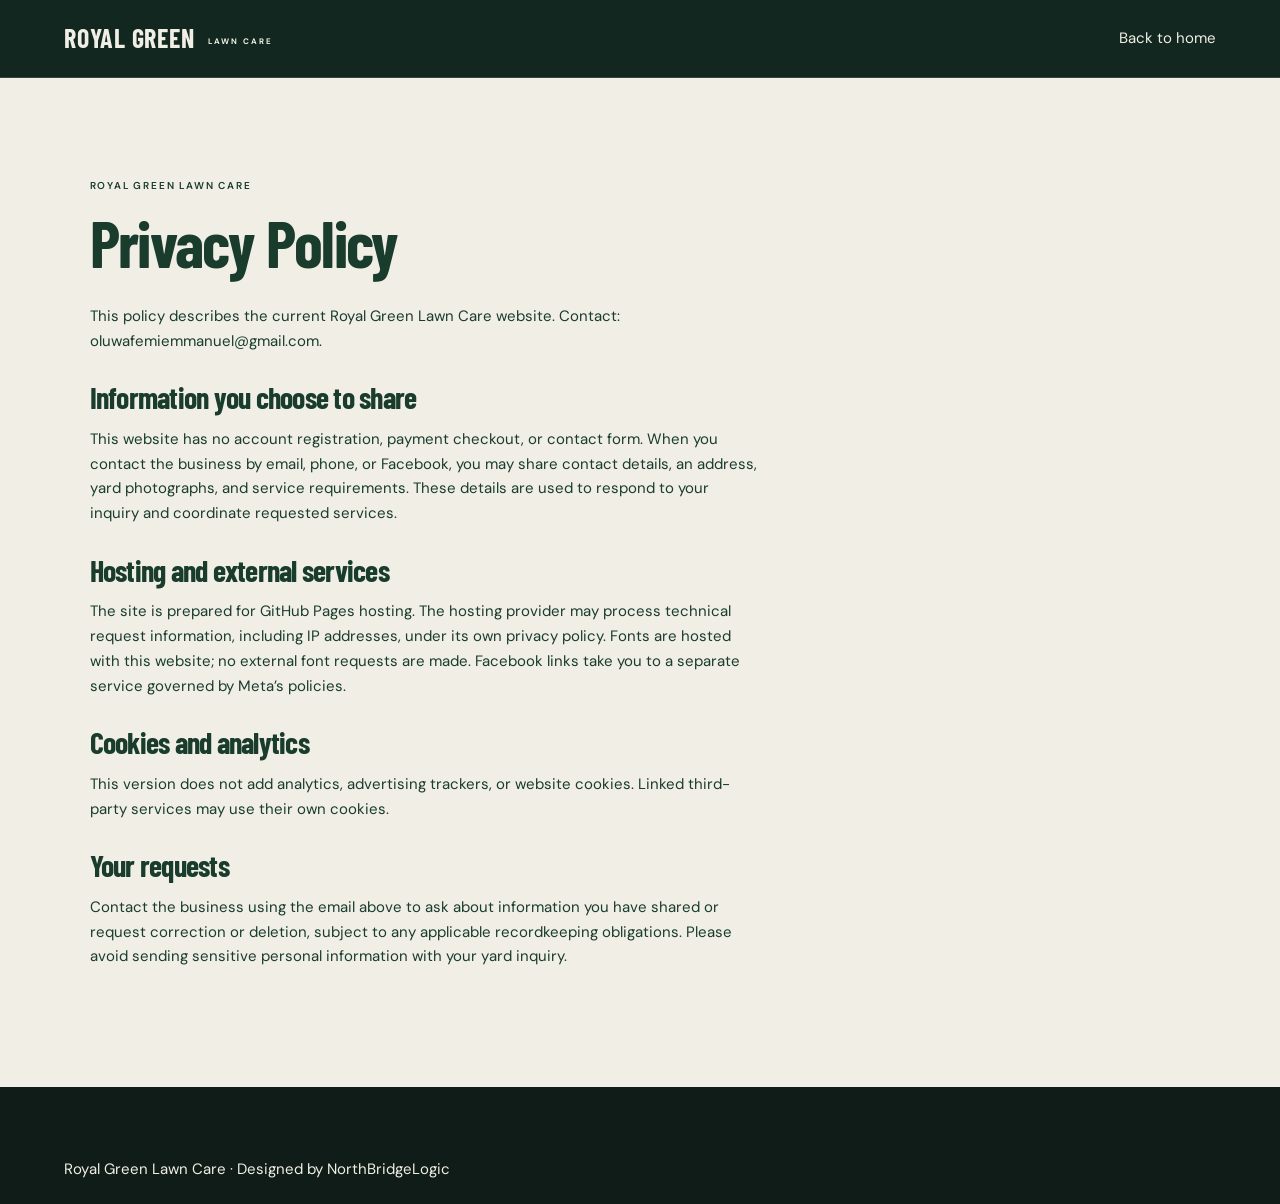
==== privacy.html @ cd2ac2b9 "Build Royal Green Lawn Care website" ====
<!doctype html><html lang="en"><head><meta charset="utf-8"><meta name="viewport" content="width=device-width,initial-scale=1"><title>Privacy Policy | Royal Green Lawn Care</title><link rel="stylesheet" href="style.css"></head><body><header class="header"><a class="brand" href="index.html">ROYAL GREEN<small>LAWN CARE</small></a><a href="index.html">Back to home</a></header><main class="section legal"><p class="eyebrow">ROYAL GREEN LAWN CARE</p><h1>Privacy Policy</h1><p>This policy describes the current Royal Green Lawn Care website. Contact: <a href="mailto:oluwafemiemmanuel@gmail.com">oluwafemiemmanuel@gmail.com</a>.</p><h2>Information you choose to share</h2><p>This website has no account registration, payment checkout, or contact form. When you contact the business by email, phone, or Facebook, you may share contact details, an address, yard photographs, and service requirements. These details are used to respond to your inquiry and coordinate requested services.</p><h2>Hosting and external services</h2><p>The site is prepared for GitHub Pages hosting. The hosting provider may process technical request information, including IP addresses, under its own privacy policy. Fonts are hosted with this website; no external font requests are made. Facebook links take you to a separate service governed by Meta’s policies.</p><h2>Cookies and analytics</h2><p>This version does not add analytics, advertising trackers, or website cookies. Linked third-party services may use their own cookies.</p><h2>Your requests</h2><p>Contact the business using the email above to ask about information you have shared or request correction or deletion, subject to any applicable recordkeeping obligations. Please avoid sending sensitive personal information with your yard inquiry.</p></main><footer class="footer"><a href="index.html">Royal Green Lawn Care</a> · <a href="https://northbridgelogic.com">Designed by NorthBridgeLogic</a></footer></body></html>
---- style.css ----
@font-face{font-family:'Barlow Condensed';font-style:normal;font-weight:400;font-display:swap;src:url('assets/fonts/barlow-condensed-latin-400-normal.woff2') format('woff2');}
@font-face{font-family:'Barlow Condensed';font-style:normal;font-weight:500;font-display:swap;src:url('assets/fonts/barlow-condensed-latin-500-normal.woff2') format('woff2');}
@font-face{font-family:'Barlow Condensed';font-style:normal;font-weight:600;font-display:swap;src:url('assets/fonts/barlow-condensed-latin-600-normal.woff2') format('woff2');}
@font-face{font-family:'Barlow Condensed';font-style:normal;font-weight:700;font-display:swap;src:url('assets/fonts/barlow-condensed-latin-700-normal.woff2') format('woff2');}
@font-face{font-family:'Barlow Condensed';font-style:normal;font-weight:800;font-display:swap;src:url('assets/fonts/barlow-condensed-latin-800-normal.woff2') format('woff2');}
@font-face{font-family:'DM Sans';font-style:normal;font-weight:400;font-display:swap;src:url('assets/fonts/dm-sans-latin-400-normal.woff2') format('woff2');}
@font-face{font-family:'DM Sans';font-style:normal;font-weight:500;font-display:swap;src:url('assets/fonts/dm-sans-latin-500-normal.woff2') format('woff2');}
@font-face{font-family:'DM Sans';font-style:normal;font-weight:600;font-display:swap;src:url('assets/fonts/dm-sans-latin-600-normal.woff2') format('woff2');}
@font-face{font-family:'DM Sans';font-style:normal;font-weight:700;font-display:swap;src:url('assets/fonts/dm-sans-latin-700-normal.woff2') format('woff2');}
:root{--paper:#f1efe5;--ink:#193c2d;--dark:#11271f;--accent:#d5dc9b;--line:#bfc7b5;--muted:#b9c5b6}*{box-sizing:border-box}html{scroll-behavior:auto;scroll-padding-top:100px}body{margin:0;background:var(--paper);color:var(--ink);font-family:'DM Sans',Arial,sans-serif;font-size:15px;line-height:1.65}a{color:inherit;text-decoration:none}button{font:inherit}a:focus-visible,button:focus-visible,summary:focus-visible{outline:3px solid #aa6b35;outline-offset:6px}h1,h2,h3,p,figure{margin:0}h1,h2,h3,.brand,.footer-wordmark,.intro-strip{font-family:'Barlow Condensed','Arial Narrow',Impact,sans-serif}h1,h2{font-weight:700;line-height:.95;letter-spacing:-.025em}h1{font-size:clamp(64px,8.6vw,140px)}h2{font-size:clamp(46px,5.4vw,86px)}em{font-style:normal;color:#66805b}.header{background:var(--dark);color:var(--paper);padding:24px 5%;display:flex;justify-content:space-between;align-items:center;border-bottom:1px solid #ffffff24}.brand{display:flex;gap:13px;align-items:center;font-size:26px;font-weight:700;line-height:1.1;letter-spacing:.03em}.brand small{display:block;font-family:'DM Sans',Arial,sans-serif;font-size:8px;letter-spacing:.25em;margin-top:7px}.brand-mark{font-size:27px;border:1px solid #8b9e76;width:49px;height:52px;display:flex;flex-direction:column;align-items:center;justify-content:center;color:var(--accent)}.brand-mark span{font-size:12px;letter-spacing:.12em}nav{display:flex;gap:32px;align-items:center;font-size:13px}.button{display:inline-flex;align-items:center;justify-content:space-between;gap:35px;padding:18px 25px;background:var(--accent);color:var(--dark);font-size:13px;font-weight:700;line-height:1.4}.button span{font-size:21px}.button.small{padding:14px 20px}.menu-toggle{display:none}.hero{position:relative;min-height:690px;color:var(--paper);background:#233f30;overflow:hidden;padding:100px 5% 30px;display:flex;flex-direction:column;justify-content:space-between}.hero-photo{position:absolute!important;inset:0;border:0!important;background:#284937!important}.hero-photo.has-image:after{content:'';position:absolute;inset:0;background:#07170d80}.hero-photo .photo-note{position:absolute;right:5%;top:30px}.hero-content{position:relative;text-align:center;z-index:1;padding-bottom:80px}.eyebrow{font-size:10px;font-weight:600;letter-spacing:.18em;margin-bottom:28px}.hero .eyebrow{color:var(--accent)}.hero h1 em{color:var(--accent)}.hero-copy{margin:28px 0 30px;font-size:16px}.actions{display:flex;justify-content:center;gap:35px;align-items:center}.text-link{display:inline-flex;gap:30px;align-items:center;padding:10px 0;border-bottom:1px solid currentColor;font-size:13px}.hero-bottom{z-index:1;position:relative;display:flex;justify-content:space-between;font-size:9px;letter-spacing:.15em;border-top:1px solid #ffffff35;padding-top:22px}.intro-strip{padding:23px 5%;display:flex;justify-content:space-between;gap:20px;align-items:center;background:var(--accent);font-size:25px;font-weight:600;letter-spacing:.02em}.strip-number{font-family:'DM Sans',sans-serif;font-size:9px;letter-spacing:.14em}.section{padding:100px 7%}.intro{display:grid;grid-template-columns:1.2fr 1fr;gap:10%;align-items:center}.intro-text p{margin-bottom:22px;max-width:440px}.intro-text p:first-child{font-size:20px;line-height:1.6}.services{border-top:1px solid var(--line);padding-top:80px}.section-heading{display:flex;justify-content:space-between;align-items:end;gap:30px;margin-bottom:48px}.section-heading>p{font-size:14px}.service-layout{display:grid;grid-template-columns:.85fr 1.15fr;gap:7%}.photo-slot{background:#d8dfcf;position:relative;border:1px solid #c3ccba;background-position:center;background-size:cover;display:flex;align-items:center;justify-content:center;min-height:260px}.photo-note{font-size:9px;letter-spacing:.13em;text-align:center;padding:20px;color:inherit;opacity:.65}.service-photo{min-height:530px}.image-caption{position:absolute;bottom:0;left:0;right:0;background:var(--ink);color:var(--paper);padding:18px 22px;font-size:10px;letter-spacing:.13em}.service-list details{border-top:1px solid var(--line)}.service-list details:last-child{border-bottom:1px solid var(--line)}summary{display:flex;align-items:center;gap:20px;padding:23px 0;cursor:pointer;list-style:none}summary::-webkit-details-marker{display:none}.index{font-size:10px;opacity:.7}h3{font-size:28px;line-height:1.1;font-weight:600}.plus{margin-left:auto;font-size:25px}details[open] .plus{font-size:0}details[open] .plus:after{content:'−';font-size:25px}details p{padding:0 30px 25px 34px;font-size:14px;max-width:490px}.work{background:var(--dark);color:var(--paper)}.work em,.contact em{color:var(--accent)}.work-grid{display:grid;grid-template-columns:1.45fr 1fr;gap:32px;align-items:start}.project-image{height:370px;background:#344a3b;border-color:#4d6250}.work-grid figure:nth-child(2){margin-top:80px}.work-grid figure:nth-child(2) .project-image{height:330px}figcaption{display:flex;justify-content:space-between;gap:15px;padding:18px 0;border-bottom:1px solid #ffffff30;font-size:11px}figcaption span:last-child{font-size:8px;letter-spacing:.1em;color:var(--muted)}.work-foot{display:flex;justify-content:space-between;align-items:center;margin-top:50px;font-size:15px}.process{display:grid;grid-template-columns:1fr 1fr;column-gap:10%}.process>.eyebrow{grid-column:1/-1}.process ol{list-style:none;padding:0;margin:0}.process li{display:flex;gap:28px;padding:27px 0;border-top:1px solid var(--line)}.process li:first-child{padding-top:0;border:0}.process li>span{font-size:11px;padding-top:5px}.process li p{font-size:14px;margin-top:13px}.areas{background:#e2e6d7;display:grid;grid-template-columns:1fr 1fr;gap:10%}.areas>div>p:not(.eyebrow){margin:25px 0}.city-main{font-family:'Barlow Condensed',Impact,sans-serif;font-size:48px;border-bottom:1px solid #a7b5a0;padding-bottom:18px;display:flex;justify-content:space-between;align-items:center}.city-main span{font-family:'DM Sans',sans-serif;font-size:12px}.cities ul{display:grid;grid-template-columns:1fr 1fr;gap:0 28px;list-style:none;padding:0;margin:0}.cities li{padding:19px 0;border-bottom:1px solid #b6c1ad;font-size:14px}.contact{background:var(--ink);color:var(--paper)}.contact-layout{display:grid;grid-template-columns:1.3fr 1fr;gap:7%;align-items:center}.contact h2{font-size:clamp(80px,10vw,150px)}.contact-layout>div>p:first-child{margin-bottom:25px}.contact-phone{display:block;font-size:30px;margin-top:30px;font-family:'Barlow Condensed',Impact,sans-serif}.email{font-size:13px;overflow-wrap:anywhere}.contact-note{font-size:10px;color:var(--muted);margin-top:17px}.footer{padding:70px 5% 22px;background:#101c17;color:var(--paper)}.footer-top{display:grid;grid-template-columns:1.3fr .65fr 1fr 1fr;gap:45px}.footer-top>div>a:not(.brand){display:block;font-size:12px;margin:9px 0}.footer-top p:not(.eyebrow){font-size:12px;line-height:2;margin:25px 0}.footer .eyebrow{color:var(--accent);font-size:8px;margin-bottom:22px}.footer h3{font-size:33px;margin-bottom:20px}.footer-wordmark{font-size:clamp(60px,16vw,260px);line-height:1.1;color:#29382d;font-weight:800;letter-spacing:-.035em;white-space:nowrap;margin-top:65px;text-align:center}.footer-bottom{border-top:1px solid #ffffff25;padding-top:23px;display:flex;justify-content:space-between;gap:20px;font-size:9px}.footer-bottom>div{display:flex;gap:20px}.has-image .photo-note{display:none}.legal{max-width:850px;min-height:70vh}.legal h1{font-size:65px;margin-bottom:30px}.legal h2{font-size:30px;margin:30px 0 15px}.legal p{margin-bottom:18px}
@media(min-width:1600px){.section{padding-left:max(7%,calc((100vw - 1400px)/2));padding-right:max(7%,calc((100vw - 1400px)/2))}}
@media(max-width:850px){nav{gap:18px}.header{padding:20px 5%}.brand{font-size:22px}.section{padding:65px 6%}.hero{min-height:630px;padding-top:85px}.intro{gap:6%}.section-heading>p{max-width:180px}.service-layout{gap:5%;grid-template-columns:.7fr 1fr}.service-photo{min-height:450px}h3{font-size:25px}.work-grid{gap:22px}.project-image{height:300px}.work-grid figure:nth-child(2) .project-image{height:260px}.footer-top{grid-template-columns:1fr 1fr;gap:35px}.contact-layout{grid-template-columns:1fr 1fr}.contact h2{font-size:85px}.process{gap:35px}.footer-bottom{flex-wrap:wrap}}
@media(max-width:600px){.header{flex-wrap:wrap;position:relative;z-index:5}.menu-toggle{display:block;border:1px solid #8c9b83;color:var(--paper);background:transparent;padding:8px 14px;font-size:12px}nav{display:none;width:100%;padding-top:25px;align-items:stretch;flex-direction:column;gap:0}nav.open{display:flex}nav>a{padding:13px 0;border-top:1px solid #ffffff25}nav .button{margin-top:10px}.hero{min-height:640px;padding:95px 6% 24px}.hero-content{text-align:left;padding-bottom:65px}.hero .eyebrow{font-size:8px;letter-spacing:.12em}.hero h1{font-size:64px}.hero-copy{font-size:14px}.actions{align-items:start;flex-direction:column;gap:18px}.hero-bottom{flex-direction:column;gap:12px;font-size:8px}.hero-photo .photo-note{font-size:7px;top:5px;right:0}.intro-strip{flex-wrap:wrap;font-size:18px;gap:5px 15px;padding:20px 6%}.strip-number{width:100%;font-size:8px;margin-top:8px}.intro,.service-layout,.process,.areas,.contact-layout{grid-template-columns:1fr;gap:35px}.intro-text p:first-child{font-size:18px}.section-heading{display:block;margin-bottom:30px}.section-heading>p{max-width:none;margin-top:20px}.service-photo{min-height:300px}.service-list summary{padding:22px 0}.work-grid{grid-template-columns:1fr;gap:30px}.work-grid figure:nth-child(2){margin:0}.project-image,.work-grid figure:nth-child(2) .project-image{height:300px}.work-foot{align-items:start;flex-direction:column;gap:15px}.process>.eyebrow{margin-bottom:0}.process li:first-child{padding-top:25px;border-top:1px solid var(--line)}.cities li{font-size:12px}.contact h2{font-size:92px}.footer{padding:55px 6% 25px}.footer-top{gap:35px 20px}.footer-top>div:first-child{grid-column:1/-1}.footer-top>div:last-child{grid-column:1/-1}.footer-wordmark{margin-top:40px;font-size:16vw}.footer-bottom{flex-direction:column;font-size:10px;gap:18px}h2{font-size:50px}.eyebrow{font-size:9px;margin-bottom:22px}}

.service-layout>*,.contact-layout>*,.process>*{min-width:0}

/* Photographs supplied by the client. Native image markup works without JS. */
.photo-slot{overflow:hidden}
.photo-slot>img{display:block;width:100%;height:100%;position:absolute;inset:0;object-fit:cover}
.hero-photo>img{object-position:center 61%}
.hero-photo.has-image:after{background:rgba(7,23,13,.58)}
.service-photo{min-height:0;aspect-ratio:1/1;align-self:start}
.service-photo>img{object-position:center}
.image-caption{z-index:1}
.work-grid{grid-template-columns:1fr 1fr;max-width:850px;margin:0 auto;gap:65px}
.project-image,.work-grid figure:nth-child(2) .project-image{height:auto;aspect-ratio:1/1}
.detail-gallery{display:grid;grid-template-columns:repeat(4,minmax(0,1fr));gap:24px;margin:65px auto 0;max-width:900px}
.detail-gallery img{display:block;width:100%;height:auto;aspect-ratio:1/1;object-fit:cover}
.detail-gallery figcaption{font-size:11px;color:var(--muted)}
@media(max-width:850px){.work-grid{gap:30px}.detail-gallery{gap:16px}}
@media(max-width:600px){.service-photo{min-height:0}.hero-photo>img{object-position:38% center}.work-grid{grid-template-columns:1fr;max-width:360px}.detail-gallery{grid-template-columns:repeat(2,minmax(0,1fr));gap:25px 16px;margin-top:40px}.project-image,.work-grid figure:nth-child(2) .project-image{height:auto}}

.outbound-arrow{display:inline-block;width:11px;height:11px;position:relative;border-top:1px solid currentColor;border-right:1px solid currentColor;margin:0 2px}
.outbound-arrow:after{content:'';position:absolute;width:14px;height:1px;background:currentColor;right:-2px;top:4px;transform:rotate(-45deg)}
@media(max-width:360px){.contact h2{font-size:78px}}
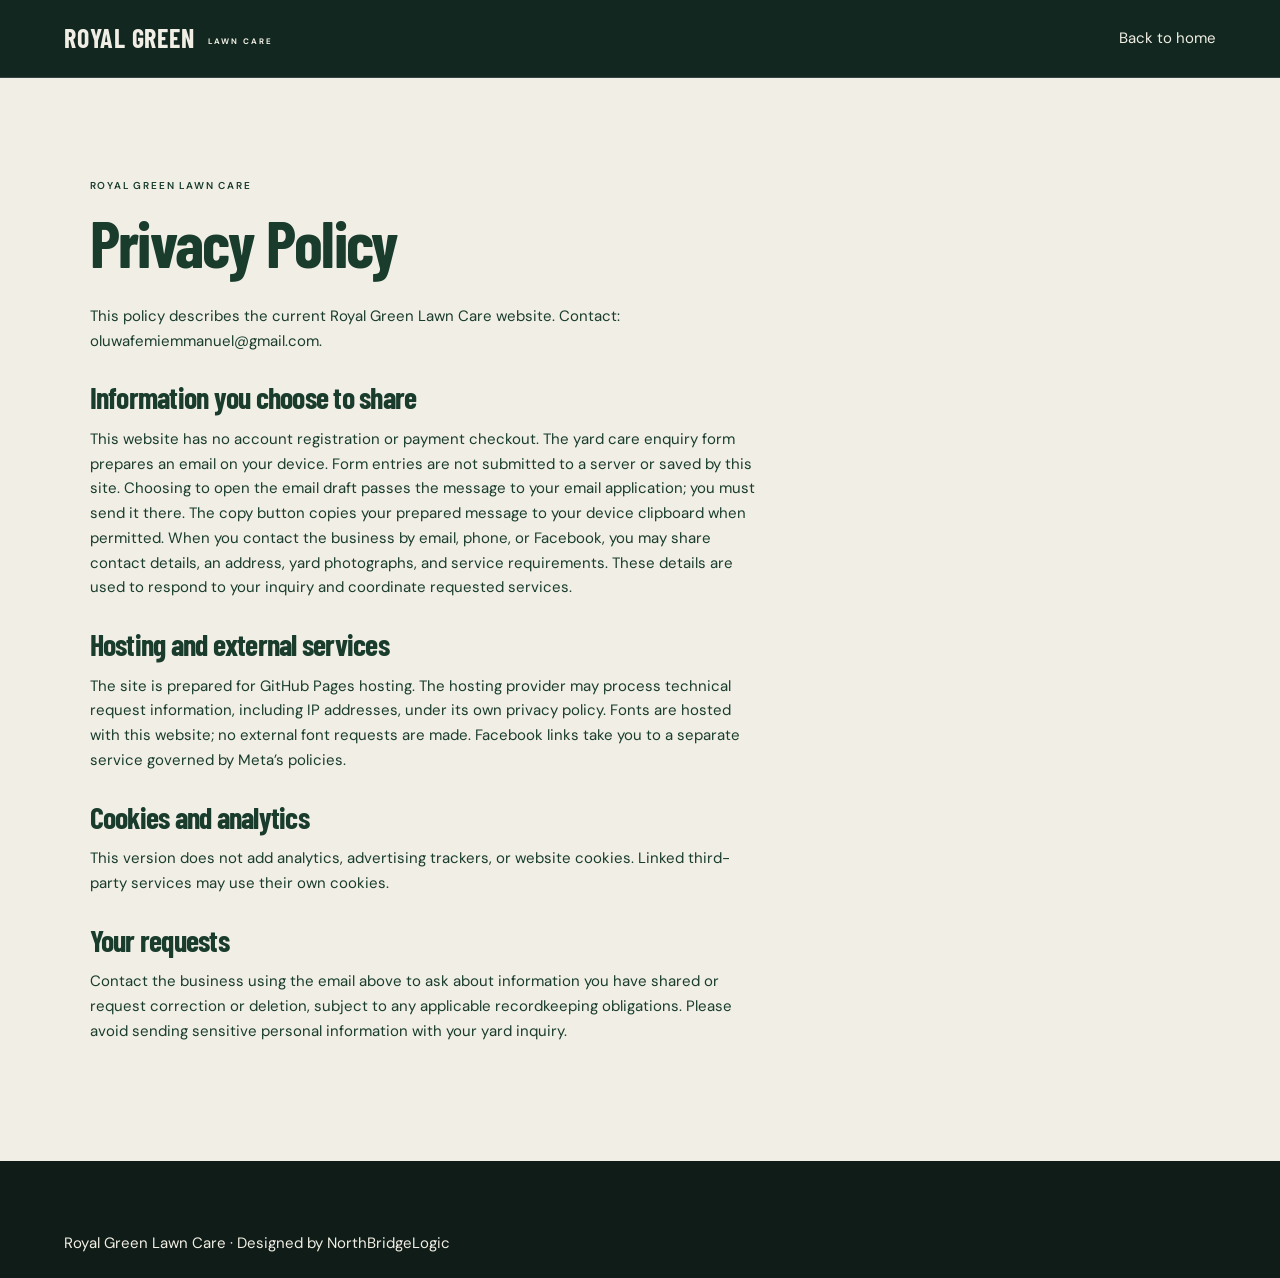
==== commit da9d8787: "Give Royal Green an original layout and interactive yard enquiry form" ====
--- a/privacy.html
+++ b/privacy.html
@@ -1 +1 @@
-<!doctype html><html lang="en"><head><meta charset="utf-8"><meta name="viewport" content="width=device-width,initial-scale=1"><title>Privacy Policy | Royal Green Lawn Care</title><link rel="stylesheet" href="style.css"></head><body><header class="header"><a class="brand" href="index.html">ROYAL GREEN<small>LAWN CARE</small></a><a href="index.html">Back to home</a></header><main class="section legal"><p class="eyebrow">ROYAL GREEN LAWN CARE</p><h1>Privacy Policy</h1><p>This policy describes the current Royal Green Lawn Care website. Contact: <a href="mailto:oluwafemiemmanuel@gmail.com">oluwafemiemmanuel@gmail.com</a>.</p><h2>Information you choose to share</h2><p>This website has no account registration, payment checkout, or contact form. When you contact the business by email, phone, or Facebook, you may share contact details, an address, yard photographs, and service requirements. These details are used to respond to your inquiry and coordinate requested services.</p><h2>Hosting and external services</h2><p>The site is prepared for GitHub Pages hosting. The hosting provider may process technical request information, including IP addresses, under its own privacy policy. Fonts are hosted with this website; no external font requests are made. Facebook links take you to a separate service governed by Meta’s policies.</p><h2>Cookies and analytics</h2><p>This version does not add analytics, advertising trackers, or website cookies. Linked third-party services may use their own cookies.</p><h2>Your requests</h2><p>Contact the business using the email above to ask about information you have shared or request correction or deletion, subject to any applicable recordkeeping obligations. Please avoid sending sensitive personal information with your yard inquiry.</p></main><footer class="footer"><a href="index.html">Royal Green Lawn Care</a> · <a href="https://northbridgelogic.com">Designed by NorthBridgeLogic</a></footer></body></html>+<!doctype html><html lang="en"><head><meta charset="utf-8"><meta name="viewport" content="width=device-width,initial-scale=1"><title>Privacy Policy | Royal Green Lawn Care</title><link rel="stylesheet" href="style.css"></head><body><header class="header"><a class="brand" href="index.html">ROYAL GREEN<small>LAWN CARE</small></a><a href="index.html">Back to home</a></header><main class="section legal"><p class="eyebrow">ROYAL GREEN LAWN CARE</p><h1>Privacy Policy</h1><p>This policy describes the current Royal Green Lawn Care website. Contact: <a href="mailto:oluwafemiemmanuel@gmail.com">oluwafemiemmanuel@gmail.com</a>.</p><h2>Information you choose to share</h2><p>This website has no account registration or payment checkout. The yard care enquiry form prepares an email on your device. Form entries are not submitted to a server or saved by this site. Choosing to open the email draft passes the message to your email application; you must send it there. The copy button copies your prepared message to your device clipboard when permitted. When you contact the business by email, phone, or Facebook, you may share contact details, an address, yard photographs, and service requirements. These details are used to respond to your inquiry and coordinate requested services.</p><h2>Hosting and external services</h2><p>The site is prepared for GitHub Pages hosting. The hosting provider may process technical request information, including IP addresses, under its own privacy policy. Fonts are hosted with this website; no external font requests are made. Facebook links take you to a separate service governed by Meta’s policies.</p><h2>Cookies and analytics</h2><p>This version does not add analytics, advertising trackers, or website cookies. Linked third-party services may use their own cookies.</p><h2>Your requests</h2><p>Contact the business using the email above to ask about information you have shared or request correction or deletion, subject to any applicable recordkeeping obligations. Please avoid sending sensitive personal information with your yard inquiry.</p></main><footer class="footer"><a href="index.html">Royal Green Lawn Care</a> · <a href="https://northbridgelogic.com">Designed by NorthBridgeLogic</a></footer></body></html>
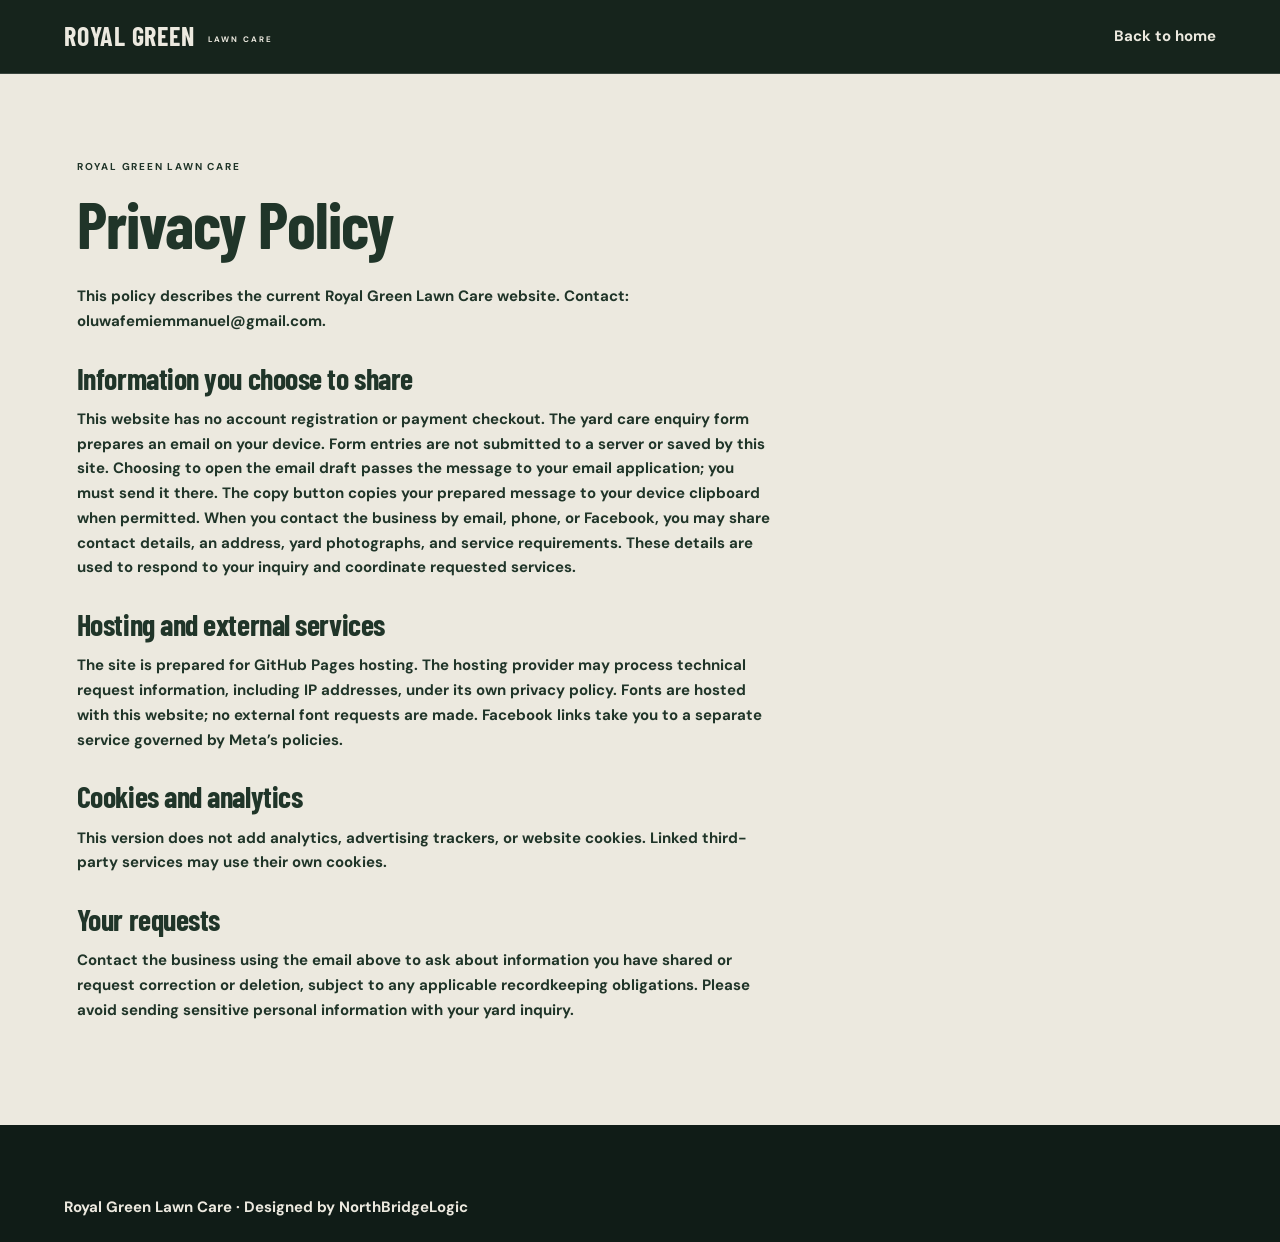
==== commit 5e6b488e: "Apply bold typography, standard enquiry form, three-photo gallery and reference footer" ====
--- a/privacy.html
+++ b/privacy.html
@@ -1 +1 @@
-<!doctype html><html lang="en"><head><meta charset="utf-8"><meta name="viewport" content="width=device-width,initial-scale=1"><title>Privacy Policy | Royal Green Lawn Care</title><link rel="stylesheet" href="style.css"></head><body><header class="header"><a class="brand" href="index.html">ROYAL GREEN<small>LAWN CARE</small></a><a href="index.html">Back to home</a></header><main class="section legal"><p class="eyebrow">ROYAL GREEN LAWN CARE</p><h1>Privacy Policy</h1><p>This policy describes the current Royal Green Lawn Care website. Contact: <a href="mailto:oluwafemiemmanuel@gmail.com">oluwafemiemmanuel@gmail.com</a>.</p><h2>Information you choose to share</h2><p>This website has no account registration or payment checkout. The yard care enquiry form prepares an email on your device. Form entries are not submitted to a server or saved by this site. Choosing to open the email draft passes the message to your email application; you must send it there. The copy button copies your prepared message to your device clipboard when permitted. When you contact the business by email, phone, or Facebook, you may share contact details, an address, yard photographs, and service requirements. These details are used to respond to your inquiry and coordinate requested services.</p><h2>Hosting and external services</h2><p>The site is prepared for GitHub Pages hosting. The hosting provider may process technical request information, including IP addresses, under its own privacy policy. Fonts are hosted with this website; no external font requests are made. Facebook links take you to a separate service governed by Meta’s policies.</p><h2>Cookies and analytics</h2><p>This version does not add analytics, advertising trackers, or website cookies. Linked third-party services may use their own cookies.</p><h2>Your requests</h2><p>Contact the business using the email above to ask about information you have shared or request correction or deletion, subject to any applicable recordkeeping obligations. Please avoid sending sensitive personal information with your yard inquiry.</p></main><footer class="footer"><a href="index.html">Royal Green Lawn Care</a> · <a href="https://northbridgelogic.com">Designed by NorthBridgeLogic</a></footer></body></html>+<!doctype html><html lang="en"><head><meta charset="utf-8"><meta name="viewport" content="width=device-width,initial-scale=1"><title>Privacy Policy | Royal Green Lawn Care</title><link rel="stylesheet" href="style.css"><link rel="stylesheet" href="refinement.css"></head><body><header class="header"><a class="brand" href="index.html">ROYAL GREEN<small>LAWN CARE</small></a><a href="index.html">Back to home</a></header><main class="section legal"><p class="eyebrow">ROYAL GREEN LAWN CARE</p><h1>Privacy Policy</h1><p>This policy describes the current Royal Green Lawn Care website. Contact: <a href="mailto:oluwafemiemmanuel@gmail.com">oluwafemiemmanuel@gmail.com</a>.</p><h2>Information you choose to share</h2><p>This website has no account registration or payment checkout. The yard care enquiry form prepares an email on your device. Form entries are not submitted to a server or saved by this site. Choosing to open the email draft passes the message to your email application; you must send it there. The copy button copies your prepared message to your device clipboard when permitted. When you contact the business by email, phone, or Facebook, you may share contact details, an address, yard photographs, and service requirements. These details are used to respond to your inquiry and coordinate requested services.</p><h2>Hosting and external services</h2><p>The site is prepared for GitHub Pages hosting. The hosting provider may process technical request information, including IP addresses, under its own privacy policy. Fonts are hosted with this website; no external font requests are made. Facebook links take you to a separate service governed by Meta’s policies.</p><h2>Cookies and analytics</h2><p>This version does not add analytics, advertising trackers, or website cookies. Linked third-party services may use their own cookies.</p><h2>Your requests</h2><p>Contact the business using the email above to ask about information you have shared or request correction or deletion, subject to any applicable recordkeeping obligations. Please avoid sending sensitive personal information with your yard inquiry.</p></main><footer class="footer"><a href="index.html">Royal Green Lawn Care</a> · <a href="https://northbridgelogic.com">Designed by NorthBridgeLogic</a></footer></body></html>
--- a/refinement.css
+++ b/refinement.css
@@ -0,0 +1,42 @@
+:root{--paper:#e9e7dd;--accent:#c4a568;--ink:#202e25;--dark:#16241c;--line:#b7bcb0}h1,h2,h3{font-family:'Barlow Condensed','Arial Narrow',Impact,sans-serif;font-weight:700;line-height:.94;letter-spacing:-.015em}h2{font-size:clamp(52px,6vw,88px)}em{font-style:normal;color:#728267}.header{background:#16241c;color:var(--paper);padding:22px 5%;border-bottom:1px solid #ffffff26}.brand-mark{border-color:#c4a568;color:var(--accent)}.brand-mark span{color:var(--accent)}.header .button{background:transparent;border:1px solid #a0a58d;color:var(--paper)}.field-hero{padding:0;min-height:730px;background:#1c3023;color:var(--paper);display:flex;justify-content:space-between;position:relative}.field-hero .hero-photo{inset:0;background:#1c3023!important}.field-hero .hero-photo img{object-position:center 63%}.field-hero .hero-photo:after{background:#08160c8c}.hero-location{position:relative;display:flex;justify-content:space-between;padding:30px 5%;font-size:9px;letter-spacing:.18em}.field-hero .hero-content{padding:50px 5% 65px;margin:0;text-align:left;max-width:none}.field-hero .eyebrow{font-size:10px;letter-spacing:.25em;color:var(--accent);margin-bottom:20px}.field-hero h1{font-size:clamp(85px,10.5vw,156px);line-height:.86;max-width:1000px;letter-spacing:-.02em}.field-hero h1 em{color:var(--paper)}.hero-description{display:flex;align-items:end;justify-content:space-between;gap:35px;margin-top:36px;max-width:1070px}.hero-description p{font-size:16px;line-height:1.7}.field-hero .button{min-width:235px;background:var(--accent);color:#16241c}.field-hero .hero-bottom{margin:0 5% 25px;padding-top:18px;font-size:8px;letter-spacing:.15em}.care-note{padding:38px 5%;background:#c4a568;display:grid;grid-template-columns:.6fr 1.1fr 1.5fr .7fr;gap:35px;align-items:center;color:#202c22}.care-label{font-size:9px;letter-spacing:.15em}.care-note p{font-family:'Barlow Condensed',Impact,sans-serif;font-size:33px;line-height:1.05;text-transform:uppercase}.care-note strong{font-weight:700}.care-note>div{font-size:13px;max-width:360px}.care-note>a{font-size:12px;justify-self:end;display:flex;gap:18px;align-items:center;border-bottom:1px solid;padding-bottom:8px}.section{padding:85px 6%}.section-heading{margin-bottom:45px}.section-heading .eyebrow{font-size:9px;letter-spacing:.2em}.section-heading>p{font-size:13px}.services{border:0;background:var(--paper)}.service-layout{grid-template-columns:320px 1fr;gap:9%;align-items:start}.service-photo{aspect-ratio:1;margin-top:5px;min-height:0}.service-list h3{font-size:30px;font-weight:600}.service-list summary{padding:20px 0}.service-list details p{font-size:13px;padding-bottom:20px}.image-caption{font-size:9px}.work{background:#18271f;color:var(--paper)}.work em{color:var(--accent)}.work .section-heading{padding-bottom:30px;border-bottom:1px solid #7f8a734d}.work-grid{max-width:860px;grid-template-columns:1fr 1fr;gap:70px;margin-left:0}.work-grid figure:nth-child(2){margin-top:55px}.work-grid figcaption{padding:15px 0;font-size:11px}.detail-gallery{max-width:none;grid-template-columns:repeat(4,1fr);gap:30px;border-top:1px solid #7f8a734d;padding-top:35px;margin-top:40px}.detail-gallery img{max-width:206px}.detail-gallery figure{display:flex;flex-direction:column;align-items:start}.detail-gallery figcaption{width:100%;max-width:206px;border:0;color:#b7c2b1;font-size:10px}.work-foot{border-top:1px solid #7f8a734d;padding-top:20px;margin-top:20px}.areas{background:#e9e7dd;grid-template-columns:1fr 1fr;gap:8%}.areas h2{font-size:clamp(48px,5vw,75px)}.areas>div>p:not(.eyebrow){font-size:13px}.areas .city-main{font-size:42px}.cities li{padding:16px 0;font-size:13px}.enquiry{background:#d4d7c9;color:var(--ink)}.enquiry-heading{display:grid;grid-template-columns:1.3fr 1fr;gap:20px 9%;align-items:end;margin-bottom:42px}.enquiry-heading .eyebrow{grid-column:1/-1;margin-bottom:0}.enquiry-heading h2{font-size:clamp(55px,6vw,88px)}.enquiry-heading>p:last-child{max-width:300px;font-size:14px;padding-bottom:5px}.job-sheet{display:grid;grid-template-columns:minmax(0,1.6fr) minmax(0,1fr);align-items:stretch;background:var(--paper)}.job-sheet form{padding:35px 40px 30px;min-width:0;display:flex;flex-direction:column}.sheet-title{display:flex;justify-content:space-between;gap:10px;border-bottom:1px solid #aab39c;padding-bottom:20px;font-size:9px;letter-spacing:.15em}.planner-progress{display:flex;gap:20px;border-bottom:1px solid #aab39c;margin-bottom:25px;padding-bottom:16px;font-size:8px;letter-spacing:.12em;order:-1}.planner-progress[hidden]{display:none}.planner-progress>span{opacity:.55}.planner-progress .current{opacity:1;font-weight:700;text-decoration:underline;text-underline-offset:7px}.form-step{border:0;padding:0;margin:35px 0 25px;min-width:0}.form-step[hidden]{display:none}.job-sheet form.is-guided .form-step{min-height:310px}.form-step legend{font-family:'Barlow Condensed',Impact,sans-serif;font-size:34px;line-height:1.1;font-weight:600;margin-bottom:15px;width:100%}.form-step legend>span{display:block;font-family:'DM Sans',sans-serif;font-size:9px;font-weight:400;margin-bottom:12px;color:#58664f}.field-hint{font-size:11px;margin-bottom:22px}.service-choices{display:grid;grid-template-columns:1fr 1fr;gap:0 20px}.service-choice{position:relative;cursor:pointer;min-width:0}.service-choice input{position:absolute;opacity:0;width:1px;height:1px}.service-choice>span{display:flex;gap:10px;align-items:center;border-top:1px solid #a3ae97;border-bottom:1px solid transparent;padding:17px 10px;font-size:12px;line-height:1.5;min-height:70px}.service-choice b{font-size:9px;font-weight:400;opacity:.7}.service-choice i{font-style:normal;font-size:20px;margin-left:auto}.service-choice input:checked+span{background:var(--ink);color:var(--paper);border-color:var(--ink)}.service-choice input:checked+span i{font-size:0}.service-choice input:checked+span i:after{content:'−';font-size:20px}.service-choice input:focus-visible+span{outline:2px solid #8b592b;outline-offset:3px}.field-pair{display:grid;grid-template-columns:1fr 1fr;gap:20px}.job-sheet label:not(.service-choice),.draft-panel label{display:block;font-size:11px;margin-bottom:18px}.job-sheet input:not([type=checkbox]),.job-sheet textarea,.job-sheet select{display:block;width:100%;border:0;border-bottom:1px solid #98a58b;background:transparent;padding:12px 0;color:var(--ink);font:14px/1.5 'DM Sans',sans-serif;border-radius:0}.job-sheet input::placeholder,.job-sheet textarea::placeholder{color:#65705c;opacity:1}.job-sheet textarea{resize:vertical;min-height:110px}.job-sheet input:focus-visible,.job-sheet textarea:focus-visible,.job-sheet select:focus-visible{outline:2px solid #8b592b;outline-offset:3px}.optional{opacity:.7}.field-error{font-size:12px;color:#8c3222;margin-top:12px}.planner-controls{display:flex;align-items:center;justify-content:space-between;gap:20px;margin-top:auto;padding:20px 0;border-top:1px solid #aab39c}.planner-controls[hidden]{display:none}.job-sheet .button{border:0;background:var(--ink);color:var(--paper);cursor:pointer;min-height:50px;padding:16px 20px}.job-sheet #prepare-enquiry{align-self:start}.job-sheet #prepare-enquiry[hidden]{display:none}.form-disclosure{font-size:10px;line-height:1.7;margin:18px 0;max-width:470px}.form-disclosure a{text-decoration:underline}.text-button{padding:10px 0;background:transparent;border:0;border-bottom:1px solid;color:inherit;font:12px 'DM Sans',sans-serif;cursor:pointer}.text-button:disabled{opacity:.4;cursor:default}.request-note{padding:28px;background:#22362a;color:var(--paper);min-width:0}.planner-photo{position:relative;margin:-28px -28px 25px;height:170px;overflow:hidden}.planner-photo img{width:100%;height:100%;object-fit:cover;object-position:center 60%}.planner-photo span{position:absolute;bottom:0;left:0;right:0;background:#15261ed9;color:var(--paper);padding:12px 25px;font-size:8px;letter-spacing:.17em}.request-note .eyebrow{font-size:8px;color:var(--accent);margin-bottom:18px}.note-top{display:none}.request-note dl{margin:0}.request-note dt{font-size:8px;letter-spacing:.14em;color:#adbaa5;margin:18px 0 7px}.request-note dd{font-size:12px;line-height:1.7;overflow-wrap:anywhere;margin:0}.note-foot{font-size:10px;border-top:1px solid #ffffff30;padding-top:20px;margin-top:25px;color:#c5cebe}.note-signature{display:block;font-family:'Barlow Condensed',Impact,sans-serif;font-size:22px;text-transform:uppercase;letter-spacing:.04em;margin-top:25px}.draft-panel{margin-top:25px;padding:30px;background:var(--paper);color:var(--ink)}.draft-panel[hidden]{display:none}.draft-panel h3{font-size:36px;margin-bottom:15px}.draft-panel>p{font-size:13px;margin-bottom:20px}.draft-panel textarea{display:block;width:100%;padding:15px;background:#e1e4d8;color:var(--ink);border:1px solid #9ca88e;font:13px/1.6 'DM Sans',sans-serif;resize:vertical}.draft-panel label{margin:20px 0 10px}.draft-actions{display:flex;flex-wrap:wrap;gap:25px;align-items:center;margin:20px 0}.draft-panel .draft-help{font-size:11px;overflow-wrap:anywhere}.direct-contact{display:flex;justify-content:space-between;gap:25px;align-items:center;padding-top:30px;font-size:12px}.direct-contact a{padding:8px 0;border-bottom:1px solid #8c9b7d}.new-footer{background:#111e17;color:var(--paper);padding:45px 6% 25px}.footer-opening{display:flex;justify-content:space-between;gap:20px}.footer-opening .eyebrow{color:var(--accent);font-size:9px}.footer-opening>a{font-size:9px}.footer-statement{font-family:'Barlow Condensed',Impact,sans-serif;font-size:clamp(80px,16vw,240px);font-weight:700;letter-spacing:-.03em;line-height:.9;margin:30px 0 45px;display:flex;justify-content:space-between;gap:20px}.footer-statement em{color:#78856a}.footer-directory{display:flex;justify-content:space-between;gap:25px;align-items:end;padding-bottom:35px}.footer-directory p{font-size:12px}.footer-directory nav{display:flex;gap:18px;font-size:11px}.footer-email{font-size:11px;overflow-wrap:anywhere}.new-footer .footer-bottom{border-color:#ffffff26}
+@media(max-width:1000px){.care-note{grid-template-columns:1fr 1.5fr 1.7fr;gap:25px}.care-note>a{grid-column:3;justify-self:start}.service-layout{grid-template-columns:240px 1fr;gap:6%}.job-sheet form{padding:28px}.service-choice b{display:none}.service-choice>span{font-size:11px;padding-left:8px}.footer-directory{flex-wrap:wrap}.field-hero{min-height:680px}.planner-progress{gap:12px;font-size:7px}}
+@media(max-width:700px){.field-hero{min-height:670px}.hero-location{font-size:7px;gap:20px;padding:25px 6%}.field-hero .hero-content{padding:70px 6% 50px}.field-hero h1{font-size:clamp(68px,14vw,95px)}.hero-description{flex-direction:column;align-items:start;gap:25px;margin-top:28px}.hero-description p{font-size:14px}.field-hero .hero-bottom{font-size:7px;margin:0 6% 25px}.field-hero .hero-photo img{object-position:35% center}.care-note{padding:30px 6%;grid-template-columns:1fr 1fr;gap:20px}.care-label{grid-column:1/-1}.care-note>div{font-size:12px}.care-note>a{grid-column:1/-1;font-size:11px}.care-note p{font-size:31px}.section{padding:65px 6%}.service-layout{grid-template-columns:1fr;gap:30px}.service-photo{max-width:250px}.service-list h3{font-size:28px}.work-grid{gap:30px;grid-template-columns:1fr 1fr}.work-grid figure:nth-child(2){margin-top:35px}.work-grid figcaption{flex-direction:column;gap:7px;font-size:10px}.work-grid figcaption span:last-child{font-size:7px}.detail-gallery{grid-template-columns:repeat(2,1fr);gap:22px}.areas{grid-template-columns:1fr;gap:25px}.areas h2{font-size:55px}.enquiry-heading{grid-template-columns:1fr;gap:20px}.enquiry-heading h2{font-size:58px}.enquiry-heading>p:last-child{font-size:13px}.job-sheet{grid-template-columns:1fr}.job-sheet form{padding:25px 22px}.job-sheet form.is-guided .form-step{min-height:300px}.request-note{padding:25px}.planner-photo{display:none}.request-note dl{display:grid;grid-template-columns:100px 1fr;gap:16px}.request-note dt,.request-note dd{margin:0}.note-signature{display:none}.note-foot{margin-top:20px}.direct-contact{align-items:start;flex-direction:column;gap:10px}.footer-directory{display:grid;gap:25px}.footer-directory nav{width:auto;padding:0;flex-direction:row;flex-wrap:wrap;gap:20px}.footer-directory nav>a{padding:0;border:0}.footer-statement{font-size:17vw;gap:12px;margin:25px 0 35px}.footer-opening{align-items:start}.footer-opening .eyebrow{font-size:7px;max-width:170px;line-height:1.8}.planner-progress{font-size:8px;gap:20px}.service-choice>span{font-size:11px}.service-choices{gap:0 14px}.field-pair{gap:16px}}
+@media(max-width:380px){.field-hero h1{font-size:65px}.hero-location{font-size:6px}.service-list h3{font-size:25px}.field-pair{grid-template-columns:1fr;gap:0}.planner-progress{gap:10px;font-size:7px}.sheet-title{font-size:7px}.service-choice>span{font-size:10px;padding:14px 6px}.form-step legend{font-size:29px}.enquiry-heading h2{font-size:53px}.work-grid{gap:20px}.footer-statement{gap:5px}.care-note{grid-template-columns:1fr}.care-note>div{max-width:none}.care-note>a{grid-column:auto}.care-label{grid-column:auto}}
+
+#next-step[hidden],#prepare-enquiry[hidden]{display:none}
+.work-grid{grid-template-columns:repeat(2,minmax(0,1fr))}.work-grid figure{min-width:0}.work-grid .project-image{min-height:0}
+/* Approved corrections: bold typography, three photographs, standard contact form. */
+:root{--paper:#ece9df;--accent:#c5a467;--ink:#203529;--dark:#13251b}
+body,body *{font-weight:700!important}
+input::placeholder,textarea::placeholder{font-weight:700;opacity:1}
+.work-grid{width:100%;max-width:none;margin:0;grid-template-columns:repeat(3,minmax(0,1fr));gap:28px;align-items:start}
+.work-grid figure:nth-child(2){margin-top:0}
+.work-grid figcaption{flex-direction:column;gap:8px;align-items:start}
+.work-grid .project-image,.work-grid figure:nth-child(2) .project-image{height:auto;min-height:0;aspect-ratio:1}
+.detail-gallery{grid-template-columns:repeat(3,minmax(0,1fr));gap:28px}
+.detail-gallery figure{align-items:center}.detail-gallery figcaption{width:206px;max-width:100%}
+.enquiry{background:var(--dark);color:var(--paper)}.enquiry-heading h2 em{color:var(--accent)}
+.contact-form-layout{display:grid;grid-template-columns:minmax(0,.8fr) minmax(0,1.2fr);gap:8%;align-items:start}
+.contact-intro{padding:32px 0}.contact-intro h3{font-size:clamp(40px,4.2vw,64px);line-height:1.02;margin-bottom:27px}
+.contact-intro>p:not(.eyebrow){max-width:340px;font-size:14px;margin-bottom:25px;color:#d3dacd}
+.contact-intro>a{display:block;font-size:25px;margin:15px 0}.contact-intro .contact-email{font-size:13px;overflow-wrap:anywhere}
+.contact-intro .contact-small{font-size:11px;margin-top:30px}.contact-intro .eyebrow{color:var(--accent)}
+.standard-form{padding:35px;background:var(--paper);color:var(--ink)}.standard-form h3{font-size:35px;line-height:1.15;margin-bottom:12px}
+.form-intro{font-size:12px;margin-bottom:25px}.standard-form label{display:block;font-size:12px;margin-bottom:20px;min-width:0}
+.standard-form label>span{font-size:10px}.standard-form input,.standard-form select,.standard-form textarea{display:block;width:100%;min-width:0;border:1px solid #899783;border-radius:0;background:#f3f0e6;color:var(--ink);padding:13px 12px;font:700 13px/1.5 'DM Sans',sans-serif;margin-top:8px}
+.standard-form textarea{resize:vertical;min-height:110px}.standard-form input::placeholder,.standard-form textarea::placeholder{color:#586650}
+.standard-form input:focus-visible,.standard-form select:focus-visible,.standard-form textarea:focus-visible{outline:2px solid #816332;outline-offset:2px}
+.standard-form .button{width:100%;border:0;background:var(--ink);color:var(--paper);cursor:pointer;justify-content:center;gap:25px}
+.standard-form .form-disclosure{font-size:11px;line-height:1.7;margin:0 0 20px}.direct-contact{border-top:1px solid #63715f;margin-top:35px}
+.reference-footer{background:#101b15;padding:65px 6% 25px;color:var(--paper)}
+.reference-footer .footer-top{display:grid;grid-template-columns:1.2fr .65fr .95fr 1.1fr;gap:40px}
+.reference-footer .footer-top>div{min-width:0}.reference-footer .footer-top p:not(.eyebrow){font-size:12px;line-height:1.9;margin:24px 0}
+.reference-footer .footer-top>div>a:not(.brand){font-size:12px;margin:13px 0;display:block;overflow-wrap:anywhere}
+.reference-footer .footer-top .eyebrow{font-size:9px;letter-spacing:.16em;color:var(--accent);margin-bottom:25px}
+.reference-footer .brand{font-size:24px}.reference-footer .brand small{font-size:7px}.reference-footer .footer-top .footer-social{display:inline-flex;align-items:center;gap:20px;border:1px solid #58634e;padding:12px 15px;font-size:10px}
+.reference-footer .footer-contact h3{font-size:37px;line-height:1.05;margin-bottom:23px}
+.reference-footer .footer-wordmark{margin:65px 0 0;font-size:clamp(70px,15.6vw,240px);line-height:1.05;letter-spacing:-.03em;text-align:left;color:#27372b;white-space:nowrap}
+.reference-footer .footer-bottom{border-color:#3e4d3d;font-size:9px}.reference-footer .footer-bottom a{overflow-wrap:anywhere}
+@media(max-width:1000px){.contact-form-layout{gap:5%;grid-template-columns:minmax(0,.7fr) minmax(0,1.3fr)}.standard-form{padding:28px}.reference-footer .footer-top{grid-template-columns:1fr 1fr;gap:35px}.reference-footer .footer-wordmark{margin-top:40px}.work-grid{gap:20px}}
+@media(max-width:700px){.contact-form-layout{grid-template-columns:1fr;gap:20px}.contact-intro{padding:0 0 15px}.contact-intro h3{font-size:45px}.standard-form{padding:25px 20px}.standard-form .field-pair{grid-template-columns:1fr;gap:0}.work-grid{gap:14px}.work-grid figcaption{font-size:9px}.work-grid figcaption span:last-child{font-size:7px}.detail-gallery{gap:15px}.reference-footer{padding:45px 6% 25px}.reference-footer .footer-top{gap:30px 24px}.reference-footer .footer-top>div:first-child{grid-column:1/-1}.reference-footer .footer-top>div:last-child{grid-column:1/-1}.reference-footer .footer-wordmark{font-size:15vw}.reference-footer .footer-bottom{font-size:10px}.footer-bottom>div{flex-wrap:wrap}.hero-description p{font-size:14px}}
+@media(max-width:480px){.work-grid{grid-template-columns:1fr;gap:28px;max-width:290px;margin:0 auto}.work-grid figcaption{font-size:12px}.work-grid figcaption span:last-child{font-size:9px}.detail-gallery{grid-template-columns:1fr;gap:25px}.detail-gallery figure{align-items:center}.reference-footer .footer-top{grid-template-columns:1fr 1fr}.reference-footer .footer-contact h3{font-size:33px}}
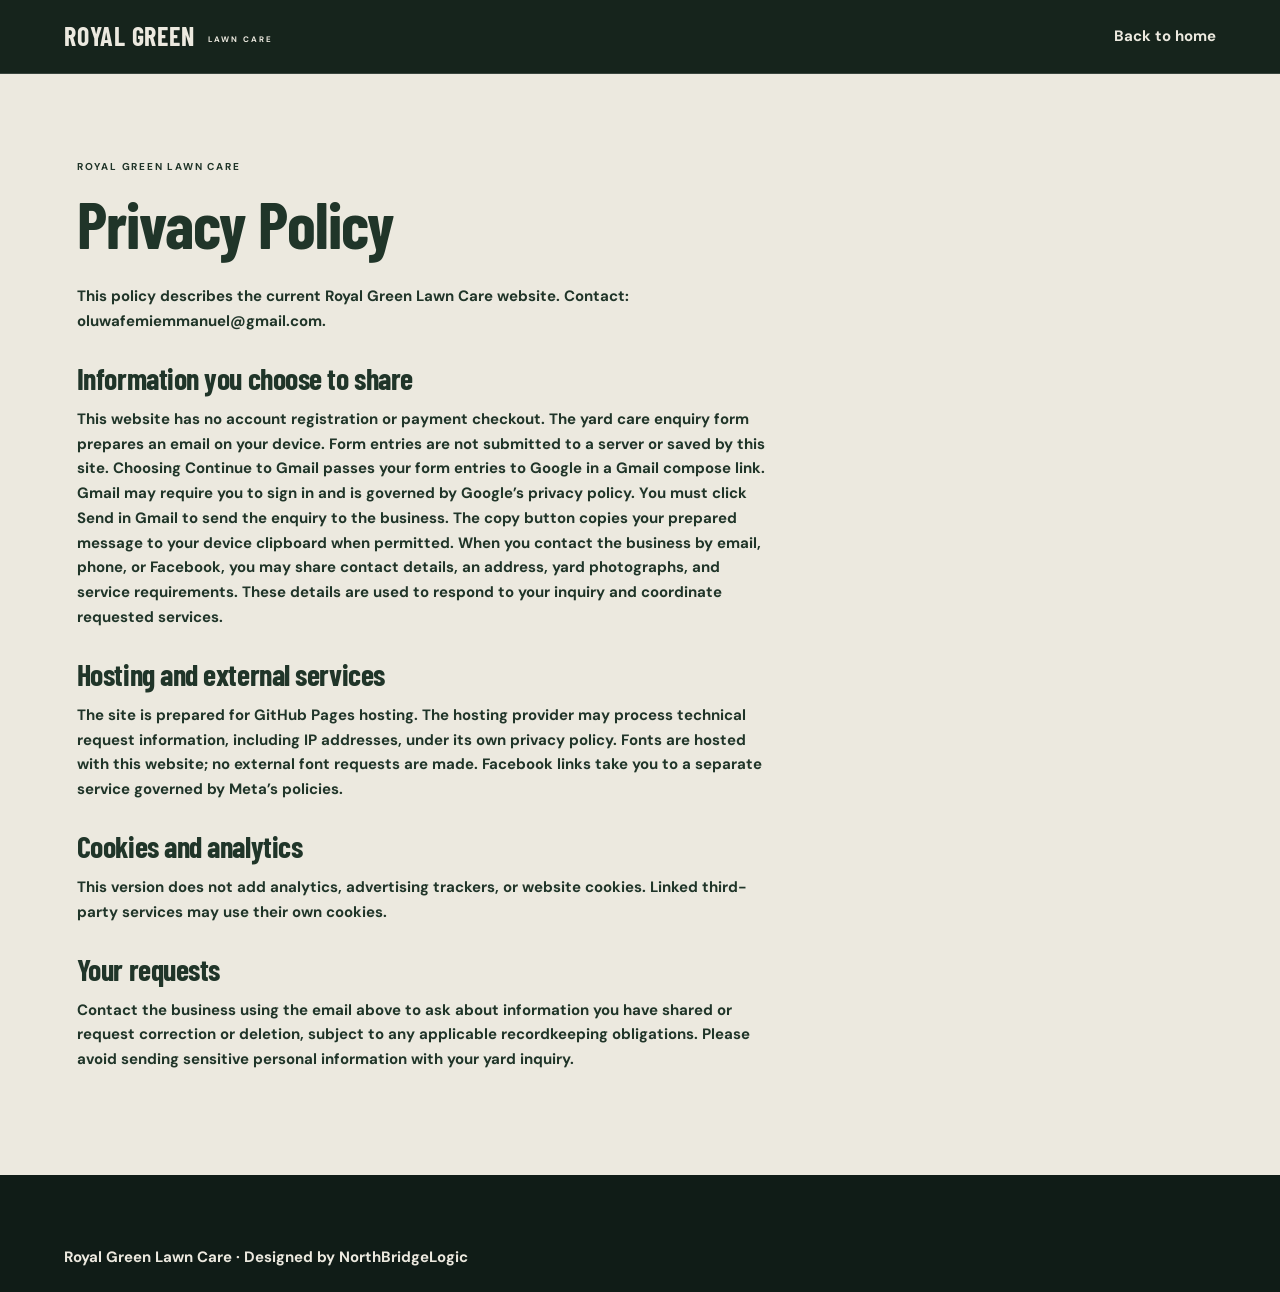
==== commit 065fb3eb: "Open lawn enquiries in Gmail and simplify image captions" ====
--- a/privacy.html
+++ b/privacy.html
@@ -1 +1 @@
-<!doctype html><html lang="en"><head><meta charset="utf-8"><meta name="viewport" content="width=device-width,initial-scale=1"><title>Privacy Policy | Royal Green Lawn Care</title><link rel="stylesheet" href="style.css"><link rel="stylesheet" href="refinement.css"></head><body><header class="header"><a class="brand" href="index.html">ROYAL GREEN<small>LAWN CARE</small></a><a href="index.html">Back to home</a></header><main class="section legal"><p class="eyebrow">ROYAL GREEN LAWN CARE</p><h1>Privacy Policy</h1><p>This policy describes the current Royal Green Lawn Care website. Contact: <a href="mailto:oluwafemiemmanuel@gmail.com">oluwafemiemmanuel@gmail.com</a>.</p><h2>Information you choose to share</h2><p>This website has no account registration or payment checkout. The yard care enquiry form prepares an email on your device. Form entries are not submitted to a server or saved by this site. Choosing to open the email draft passes the message to your email application; you must send it there. The copy button copies your prepared message to your device clipboard when permitted. When you contact the business by email, phone, or Facebook, you may share contact details, an address, yard photographs, and service requirements. These details are used to respond to your inquiry and coordinate requested services.</p><h2>Hosting and external services</h2><p>The site is prepared for GitHub Pages hosting. The hosting provider may process technical request information, including IP addresses, under its own privacy policy. Fonts are hosted with this website; no external font requests are made. Facebook links take you to a separate service governed by Meta’s policies.</p><h2>Cookies and analytics</h2><p>This version does not add analytics, advertising trackers, or website cookies. Linked third-party services may use their own cookies.</p><h2>Your requests</h2><p>Contact the business using the email above to ask about information you have shared or request correction or deletion, subject to any applicable recordkeeping obligations. Please avoid sending sensitive personal information with your yard inquiry.</p></main><footer class="footer"><a href="index.html">Royal Green Lawn Care</a> · <a href="https://northbridgelogic.com">Designed by NorthBridgeLogic</a></footer></body></html>+<!doctype html><html lang="en"><head><meta charset="utf-8"><meta name="viewport" content="width=device-width,initial-scale=1"><title>Privacy Policy | Royal Green Lawn Care</title><link rel="stylesheet" href="style.css"><link rel="stylesheet" href="refinement.css"><meta name="description" content="How Royal Green Lawn Care handles website enquiries and information you choose to share."><link rel="canonical" href="https://stunde223-hash.github.io/Royal-Green-Lawn-Care/privacy.html"><link rel="icon" href="assets/favicon.svg" type="image/svg+xml"></head><body><a class="skip-link" href="#main-content">Skip to main content</a><header class="header"><a class="brand" href="index.html">ROYAL GREEN<small>LAWN CARE</small></a><a href="index.html">Back to home</a></header><main id="main-content" class="section legal"><p class="eyebrow">ROYAL GREEN LAWN CARE</p><h1>Privacy Policy</h1><p>This policy describes the current Royal Green Lawn Care website. Contact: <a href="mailto:oluwafemiemmanuel@gmail.com">oluwafemiemmanuel@gmail.com</a>.</p><h2>Information you choose to share</h2><p>This website has no account registration or payment checkout. The yard care enquiry form prepares an email on your device. Form entries are not submitted to a server or saved by this site. Choosing Continue to Gmail passes your form entries to Google in a Gmail compose link. Gmail may require you to sign in and is governed by Google’s privacy policy. You must click Send in Gmail to send the enquiry to the business. The copy button copies your prepared message to your device clipboard when permitted. When you contact the business by email, phone, or Facebook, you may share contact details, an address, yard photographs, and service requirements. These details are used to respond to your inquiry and coordinate requested services.</p><h2>Hosting and external services</h2><p>The site is prepared for GitHub Pages hosting. The hosting provider may process technical request information, including IP addresses, under its own privacy policy. Fonts are hosted with this website; no external font requests are made. Facebook links take you to a separate service governed by Meta’s policies.</p><h2>Cookies and analytics</h2><p>This version does not add analytics, advertising trackers, or website cookies. Linked third-party services may use their own cookies.</p><h2>Your requests</h2><p>Contact the business using the email above to ask about information you have shared or request correction or deletion, subject to any applicable recordkeeping obligations. Please avoid sending sensitive personal information with your yard inquiry.</p></main><footer class="footer"><a href="index.html">Royal Green Lawn Care</a> · <a href="https://northbridgelogic.com">Designed by NorthBridgeLogic</a></footer></body></html>
--- a/refinement.css
+++ b/refinement.css
@@ -40,3 +40,45 @@
 @media(max-width:1000px){.contact-form-layout{gap:5%;grid-template-columns:minmax(0,.7fr) minmax(0,1.3fr)}.standard-form{padding:28px}.reference-footer .footer-top{grid-template-columns:1fr 1fr;gap:35px}.reference-footer .footer-wordmark{margin-top:40px}.work-grid{gap:20px}}
 @media(max-width:700px){.contact-form-layout{grid-template-columns:1fr;gap:20px}.contact-intro{padding:0 0 15px}.contact-intro h3{font-size:45px}.standard-form{padding:25px 20px}.standard-form .field-pair{grid-template-columns:1fr;gap:0}.work-grid{gap:14px}.work-grid figcaption{font-size:9px}.work-grid figcaption span:last-child{font-size:7px}.detail-gallery{gap:15px}.reference-footer{padding:45px 6% 25px}.reference-footer .footer-top{gap:30px 24px}.reference-footer .footer-top>div:first-child{grid-column:1/-1}.reference-footer .footer-top>div:last-child{grid-column:1/-1}.reference-footer .footer-wordmark{font-size:15vw}.reference-footer .footer-bottom{font-size:10px}.footer-bottom>div{flex-wrap:wrap}.hero-description p{font-size:14px}}
 @media(max-width:480px){.work-grid{grid-template-columns:1fr;gap:28px;max-width:290px;margin:0 auto}.work-grid figcaption{font-size:12px}.work-grid figcaption span:last-child{font-size:9px}.detail-gallery{grid-template-columns:1fr;gap:25px}.detail-gallery figure{align-items:center}.reference-footer .footer-top{grid-template-columns:1fr 1fr}.reference-footer .footer-contact h3{font-size:33px}}
+/* Equal-size photographs and accessible full-image viewing. */
+.detail-gallery{gap:28px}.detail-gallery figure{align-items:stretch}.detail-gallery .image-open{display:block;width:100%;aspect-ratio:1;overflow:hidden}.detail-gallery img{width:100%;max-width:none;height:100%;object-fit:cover}.detail-gallery figcaption{width:100%;max-width:none;border-bottom:1px solid #7f8a734d;padding:15px 0}
+.photo-slot>.image-open{position:absolute;inset:0;display:block}.image-open img{width:100%;height:100%;object-fit:cover;display:block}.image-open{cursor:zoom-in}.image-caption{pointer-events:none}.image-open:focus-visible{outline:3px solid var(--accent);outline-offset:-4px}.hero-image-link{border-bottom:1px solid;padding:5px 0}.service-photo img{width:100%;height:100%;object-fit:cover}
+#image-viewer{width:min(1100px,96vw);max-width:96vw;max-height:94dvh;background:#14231b;color:#ece9df;border:1px solid #72816b;padding:20px;overflow:auto}#image-viewer::backdrop{background:rgba(4,12,7,.9)}.viewer-toolbar{display:flex;justify-content:space-between;align-items:center;gap:20px;margin-bottom:15px}.viewer-toolbar h2{font:700 22px 'Barlow Condensed',sans-serif;letter-spacing:.04em}.viewer-toolbar button,#image-viewer>button,.viewer-controls button{font:700 12px 'DM Sans',sans-serif;color:#ece9df;background:transparent;border:1px solid #7a896f;padding:10px 16px;cursor:pointer}.viewer-stage{height:min(65dvh,750px);display:flex;justify-content:center;align-items:center;background:#0b1710}.viewer-stage img{display:block;width:100%;height:100%;object-fit:contain}.viewer-controls{display:flex;align-items:center;justify-content:space-between;gap:15px;margin:15px 0;font-size:12px}#viewer-caption{font-size:13px;margin:10px 0}#viewer-note{font-size:11px;color:#ccd5c5;margin-bottom:15px}body.viewer-open{overflow:hidden}
+@media(max-width:700px){.detail-gallery{gap:14px}#image-viewer{padding:12px}.viewer-stage{height:55dvh}.viewer-toolbar h2{font-size:20px}.viewer-controls button{padding:10px;font-size:11px}}
+@media(max-width:480px){.detail-gallery{max-width:290px;margin-left:auto;margin-right:auto;gap:28px}}
+.work-grid,.detail-gallery{gap:28px}.work-grid .project-image{border:0}
+@media(max-width:700px){.work-grid,.detail-gallery{gap:14px}}
+@media(max-width:480px){.work-grid,.detail-gallery{gap:28px}}
+/* Service-area and call section inspired by the supplied Nomadic reference. */
+.callout{position:relative;isolation:isolate;overflow:hidden;min-height:620px;background:#111d16;color:var(--paper);padding:65px 6% 55px}
+.callout:before{content:'';position:absolute;inset:0;z-index:-2;background:url('assets/enhanced/lawn-detail.webp') center 60%/cover no-repeat}
+.callout:after{content:'';position:absolute;inset:0;z-index:-1;background:rgba(7,15,10,.9)}
+.callout-content{position:relative;z-index:2;max-width:810px}.callout .eyebrow{font-size:10px;color:var(--accent)}
+.callout h2{font-size:clamp(62px,7.8vw,115px);line-height:.91;letter-spacing:-.02em}.callout h2 em{color:var(--accent)}
+.callout-copy{font-size:14px;line-height:1.7;max-width:360px;margin:30px 0 24px}.callout-note{font-size:9px;color:#a9b2a3;margin-top:17px}
+.callout-bottom{position:absolute;right:6%;bottom:55px;width:43%;height:190px}.callout-outline{position:absolute;right:0;bottom:-45px;white-space:nowrap;font:700 clamp(100px,13vw,200px)/1 'Barlow Condensed',sans-serif;color:transparent;-webkit-text-stroke:1px #9b80513b;z-index:0;pointer-events:none}
+.callout-bottom ul{position:absolute;bottom:0;right:0;left:0;display:grid;grid-template-columns:repeat(4,1fr);padding:0;margin:0;list-style:none;border-top:1px solid #69705a}
+.callout-bottom li{padding:17px 12px 0;border-right:1px solid #69705a;font:700 28px/1 'Barlow Condensed',sans-serif}.callout-bottom li:first-child{border-left:1px solid #69705a}.callout-bottom li span{display:block;font:700 8px/1.5 'DM Sans',sans-serif;letter-spacing:.1em;color:#b9bfaf;margin-bottom:8px}
+.map-section{grid-template-columns:minmax(0,.85fr) minmax(0,1.3fr);gap:6%;align-items:start;padding-top:65px;padding-bottom:65px;background:var(--paper)}
+.map-section h2{font-size:clamp(55px,5.5vw,83px);line-height:.94}.map-section h2 em{color:#896535}.map-section .eyebrow{color:#896535}.area-copy>p:not(.eyebrow){max-width:410px;font-size:13px;line-height:1.8;margin:25px 0}
+.area-city-list{display:grid;grid-template-columns:repeat(2,minmax(0,1fr));list-style:none;padding:0;margin:28px 0 12px;gap:0 20px;border-top:1px solid #aeb6a6}.area-city-list li{border-bottom:1px solid #b7beaf;padding:12px 0;font-size:11px;display:flex;gap:9px;align-items:center}.area-city-list li:before{content:'';width:4px;height:4px;background:#8c947f;flex-shrink:0}
+.area-map{min-width:0;margin:0;background:#101a15;padding:12px}.area-map svg{display:block;width:100%;height:auto}.area-map figcaption{font-size:9px;color:#b6c0ad;line-height:1.6;border:0;padding:8px 20px 12px}
+.reference-footer .footer-wordmark{font-weight:500!important;font-size:clamp(70px,19vw,300px);letter-spacing:-.025em;line-height:.88;color:#202b23;margin-top:65px;margin-bottom:0;overflow:hidden}
+.reference-footer .footer-bottom{position:relative;margin-top:-7px;padding-top:23px;background:transparent}
+@media(max-width:1000px){.callout{min-height:620px}.callout h2{font-size:84px}.callout-bottom{width:41%;right:5%}.callout-bottom li{font-size:25px;padding-left:9px;padding-right:9px}.callout-bottom li span{font-size:7px}.map-section{gap:4%;grid-template-columns:minmax(0,1fr) minmax(0,1.2fr)}.map-section h2{font-size:61px}.area-city-list{gap:0 12px}.area-city-list li{font-size:10px}}
+@media(max-width:700px){.callout{padding:55px 6% 35px;min-height:0}.callout h2{font-size:clamp(48px,9.7vw,68px)}.callout-copy{font-size:13px;max-width:340px}.callout-bottom{position:relative;right:auto;bottom:auto;width:100%;height:125px;margin-top:25px}.callout-outline{font-size:24vw;bottom:-12px;right:0}.callout-bottom ul{bottom:10px}.callout-bottom li{font-size:26px}.callout-bottom li span{font-size:7px}.map-section{grid-template-columns:1fr;gap:35px}.map-section h2{font-size:65px}.area-copy>p:not(.eyebrow){max-width:none}.area-city-list li{font-size:12px}.area-map{padding:4px}.area-map figcaption{font-size:9px;padding:6px 12px 12px}.reference-footer .footer-wordmark{font-size:18.6vw;line-height:.95;margin-top:40px}.reference-footer .footer-bottom{margin-top:0}}
+@media(max-width:380px){.callout h2{font-size:46px}.callout .button{font-size:11px;gap:15px;padding:16px}.map-section h2{font-size:57px}.area-city-list li{font-size:10px}}
+/* Custom footer lettering: solid Royal, lawn-stripe cuts and a leaf in Green. */
+.reference-footer .custom-wordmark{font-size:inherit;line-height:0;overflow:visible;margin-top:65px;margin-bottom:0}
+.custom-wordmark svg{display:block;width:100%;height:auto;overflow:visible}
+.custom-wordmark .wordmark-lettering,.custom-wordmark .wordmark-lettering text{font-weight:500!important}
+@media(max-width:700px){.reference-footer .custom-wordmark{margin-top:40px}}
+.custom-wordmark svg{font-family:'Barlow Condensed','Arial Narrow',sans-serif;font-size:260px}
+.custom-wordmark svg text,.custom-wordmark svg use{font-weight:500!important}
+/* Mobile usability and loading improvements. */
+.callout:before{background:none}.callout-background{position:absolute;inset:0;width:100%;height:100%;object-fit:cover;object-position:center 60%;z-index:-2;pointer-events:none}
+.map-section .eyebrow{color:#775426}.skip-link{position:fixed;top:12px;left:12px;padding:12px 20px;background:var(--paper);color:var(--ink);z-index:1000;transform:translateY(-200%)}.skip-link:focus{transform:translateY(0)}
+.menu-toggle,#close-viewer,#toggle-original,.viewer-controls button,.text-button{min-height:44px}
+@media(max-width:700px){.standard-form input,.standard-form select,.standard-form textarea{font-size:16px}.footer-top a:not(.brand),.footer-bottom a,.direct-contact a,.area-copy>.text-link{min-height:44px;display:inline-flex;align-items:center}.footer-bottom>div{gap:15px}.reference-footer .footer-top>div>a:not(.brand){display:flex;align-items:center}.hero-image-link{display:inline-flex;align-items:center;min-height:44px}.hero-bottom>a{min-height:44px;display:flex;align-items:center}.service-list summary{min-height:60px}.image-open{touch-action:manipulation}}
+@media(prefers-reduced-motion:reduce){*,*::before,*::after{scroll-behavior:auto!important}}
+.hero-photo picture{display:block;width:100%;height:100%}.hero-photo picture img{display:block;width:100%;height:100%;object-fit:cover;position:absolute;inset:0}
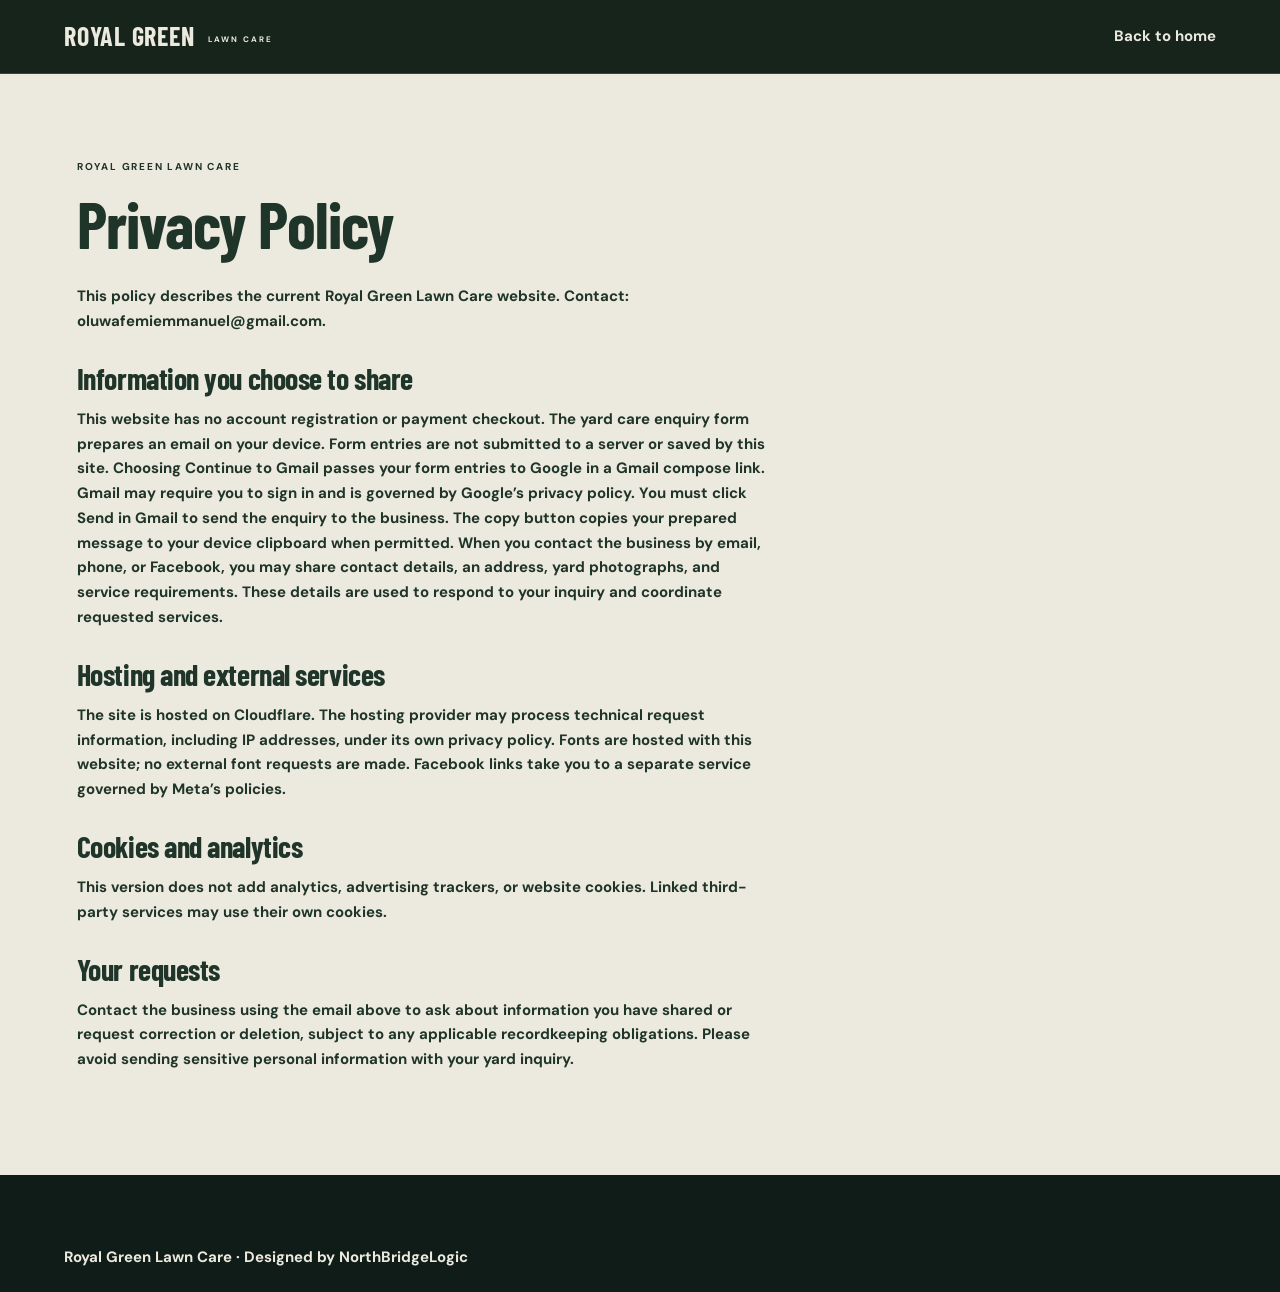
==== commit a0dd7b32: "Set Cloudflare production URL for search and sharing metadata" ====
--- a/privacy.html
+++ b/privacy.html
@@ -1 +1 @@
-<!doctype html><html lang="en"><head><meta charset="utf-8"><meta name="viewport" content="width=device-width,initial-scale=1"><title>Privacy Policy | Royal Green Lawn Care</title><link rel="stylesheet" href="style.css"><link rel="stylesheet" href="refinement.css"><meta name="description" content="How Royal Green Lawn Care handles website enquiries and information you choose to share."><link rel="canonical" href="https://stunde223-hash.github.io/Royal-Green-Lawn-Care/privacy.html"><link rel="icon" href="assets/favicon.svg" type="image/svg+xml"></head><body><a class="skip-link" href="#main-content">Skip to main content</a><header class="header"><a class="brand" href="index.html">ROYAL GREEN<small>LAWN CARE</small></a><a href="index.html">Back to home</a></header><main id="main-content" class="section legal"><p class="eyebrow">ROYAL GREEN LAWN CARE</p><h1>Privacy Policy</h1><p>This policy describes the current Royal Green Lawn Care website. Contact: <a href="mailto:oluwafemiemmanuel@gmail.com">oluwafemiemmanuel@gmail.com</a>.</p><h2>Information you choose to share</h2><p>This website has no account registration or payment checkout. The yard care enquiry form prepares an email on your device. Form entries are not submitted to a server or saved by this site. Choosing Continue to Gmail passes your form entries to Google in a Gmail compose link. Gmail may require you to sign in and is governed by Google’s privacy policy. You must click Send in Gmail to send the enquiry to the business. The copy button copies your prepared message to your device clipboard when permitted. When you contact the business by email, phone, or Facebook, you may share contact details, an address, yard photographs, and service requirements. These details are used to respond to your inquiry and coordinate requested services.</p><h2>Hosting and external services</h2><p>The site is prepared for GitHub Pages hosting. The hosting provider may process technical request information, including IP addresses, under its own privacy policy. Fonts are hosted with this website; no external font requests are made. Facebook links take you to a separate service governed by Meta’s policies.</p><h2>Cookies and analytics</h2><p>This version does not add analytics, advertising trackers, or website cookies. Linked third-party services may use their own cookies.</p><h2>Your requests</h2><p>Contact the business using the email above to ask about information you have shared or request correction or deletion, subject to any applicable recordkeeping obligations. Please avoid sending sensitive personal information with your yard inquiry.</p></main><footer class="footer"><a href="index.html">Royal Green Lawn Care</a> · <a href="https://northbridgelogic.com">Designed by NorthBridgeLogic</a></footer></body></html>+<!doctype html><html lang="en"><head><meta charset="utf-8"><meta name="viewport" content="width=device-width,initial-scale=1"><title>Privacy Policy | Royal Green Lawn Care</title><link rel="stylesheet" href="style.css"><link rel="stylesheet" href="refinement.css"><meta name="description" content="How Royal Green Lawn Care handles website enquiries and information you choose to share."><link rel="canonical" href="https://royal-green-lawn-care.stunde223.workers.dev/privacy.html"><link rel="icon" href="assets/favicon.svg" type="image/svg+xml"></head><body><a class="skip-link" href="#main-content">Skip to main content</a><header class="header"><a class="brand" href="index.html">ROYAL GREEN<small>LAWN CARE</small></a><a href="index.html">Back to home</a></header><main id="main-content" class="section legal"><p class="eyebrow">ROYAL GREEN LAWN CARE</p><h1>Privacy Policy</h1><p>This policy describes the current Royal Green Lawn Care website. Contact: <a href="mailto:oluwafemiemmanuel@gmail.com">oluwafemiemmanuel@gmail.com</a>.</p><h2>Information you choose to share</h2><p>This website has no account registration or payment checkout. The yard care enquiry form prepares an email on your device. Form entries are not submitted to a server or saved by this site. Choosing Continue to Gmail passes your form entries to Google in a Gmail compose link. Gmail may require you to sign in and is governed by Google’s privacy policy. You must click Send in Gmail to send the enquiry to the business. The copy button copies your prepared message to your device clipboard when permitted. When you contact the business by email, phone, or Facebook, you may share contact details, an address, yard photographs, and service requirements. These details are used to respond to your inquiry and coordinate requested services.</p><h2>Hosting and external services</h2><p>The site is hosted on Cloudflare. The hosting provider may process technical request information, including IP addresses, under its own privacy policy. Fonts are hosted with this website; no external font requests are made. Facebook links take you to a separate service governed by Meta’s policies.</p><h2>Cookies and analytics</h2><p>This version does not add analytics, advertising trackers, or website cookies. Linked third-party services may use their own cookies.</p><h2>Your requests</h2><p>Contact the business using the email above to ask about information you have shared or request correction or deletion, subject to any applicable recordkeeping obligations. Please avoid sending sensitive personal information with your yard inquiry.</p></main><footer class="footer"><a href="index.html">Royal Green Lawn Care</a> · <a href="https://northbridgelogic.com">Designed by NorthBridgeLogic</a></footer></body></html>
